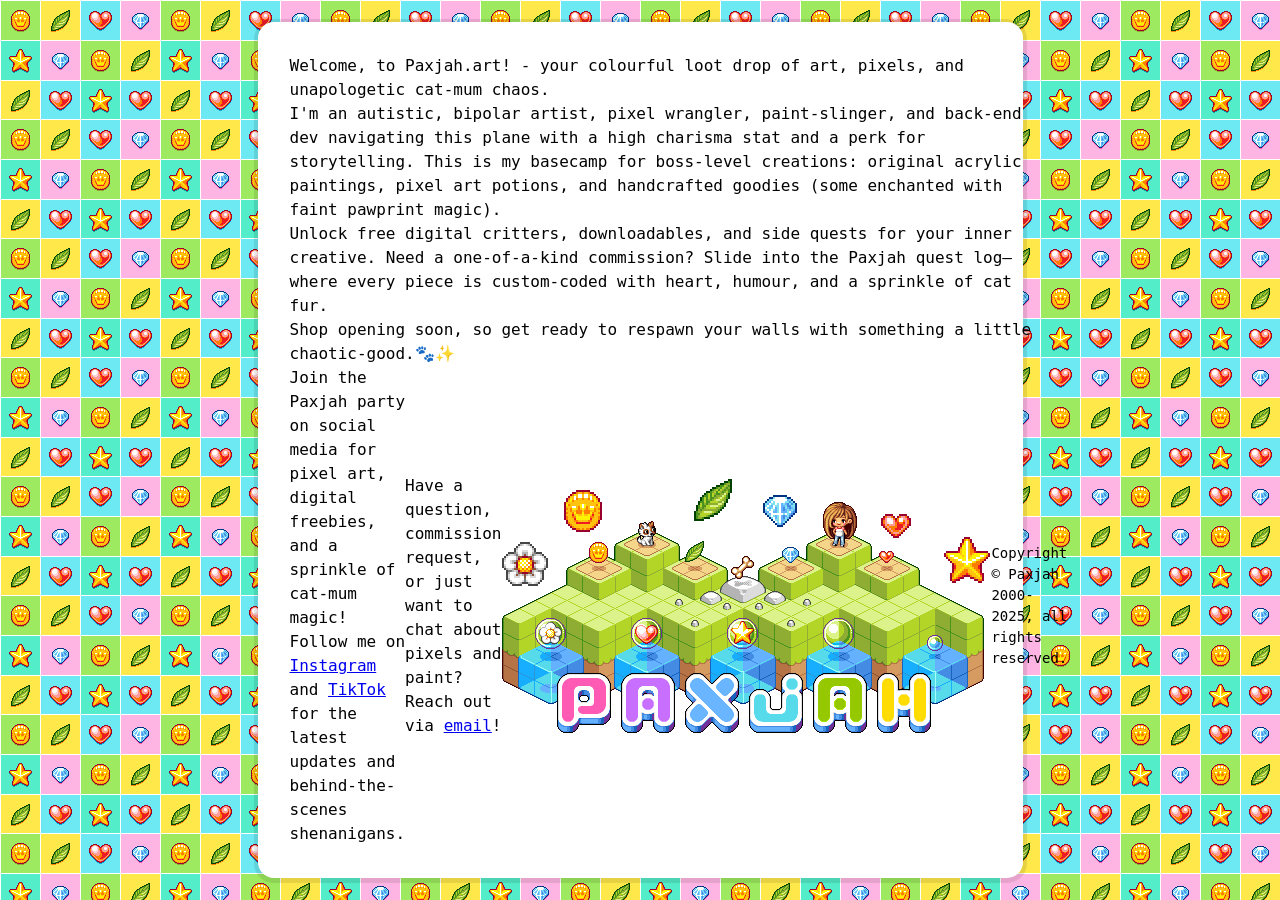
==== index.html @ 89a5e863 "adjust spacing" ====
<!DOCTYPE html>
<html lang="en">
<head>
    <meta charset="UTF-8">
    <meta name="viewport" content="width=device-width, initial-scale=1.0">
    <title>Art by Paxjah: Pixel Dreams, Digital Delights & Cat-Mum Creativity</title>
    <meta name="description" content="Explore the vibrant world of Paxjah's pixel art, digital freebies, and original acrylic paintings. A creative haven for art lovers and cat enthusiasts alike!">
    <meta name="keywords" content="Paxjah, pixel art, digital art, acrylic paintings, art shop, digital downloads, cat mum, creative community">
    <meta name="author" content="Paxjah">
    <!-- Open Graph / Facebook -->
    <meta property="og:title" content="Art by Paxjah: Pixel Dreams, Digital Delights & Cat-Mum Creativity">
    <meta property="og:description" content="Explore the vibrant world of Paxjah's pixel art, digital freebies, and original acrylic paintings. A creative haven for art lovers and cat enthusiasts alike!">
    <meta property="og:image" content="logo.png">
    <meta property="og:type" content="website">
    <meta property="og:url" content="https://paxjah.art/">
    <!-- Twitter Card -->
    <meta name="twitter:card" content="summary_large_image">
    <meta name="twitter:title" content="Art by Paxjah: Pixel Dreams, Digital Delights & Cat-Mum Creativity">
    <meta name="twitter:description" content="Explore the vibrant world of Paxjah's pixel art, digital freebies, and original acrylic paintings. A creative haven for art lovers and cat enthusiasts alike!">
    <meta name="twitter:image" content="logo.png">
    <!-- Favicon -->
    <link rel="icon" type="image/png" href="logo.png">
    <link rel="stylesheet" href="style.css">
</head>
<body>
    <div class="wrapper">
        <header>
            <h1>
                <span class="screen-reader-text">Art by Paxjah: Pixel Dreams, Digital Delights & Cat-Mum Creativity</span>
            </h1>
        </header>
        <main>
            <section>
                <p>Welcome, to Paxjah.art! - your colourful loot drop of art, pixels, and unapologetic cat-mum chaos.</p>
                <p>I'm an autistic, bipolar artist, pixel wrangler, paint-slinger, and back-end dev navigating this plane with a high charisma stat and a perk for storytelling. This is my basecamp for boss-level creations: original acrylic paintings, pixel art potions, and handcrafted goodies (some enchanted with faint pawprint magic).</p>
                <p>Unlock free digital critters, downloadables, and side quests for your inner creative. Need a one-of-a-kind commission? Slide into the Paxjah quest log—where every piece is custom-coded with heart, humour, and a sprinkle of cat fur.</p>
                <p>Shop opening soon, so get ready to respawn your walls with something a little chaotic-good.🐾✨</p>
            </section>
            <aside>
                <p>
                    <a href="https://www.instagram.com/paxjah/" class="social instagram" target="_blank" rel="noopener noreferrer">
                        <span class="screen-reader-text">Follow Paxjah on Instagram</span>
                    </a>
                </p>
                <p>
                    <a href="https://tiktok.com/@paxjah" class="social tiktok" target="_blank" rel="noopener noreferrer">
                        <span class="screen-reader-text">Follow Paxjah on TikTok</span>
                    </a>
                </p>
            </aside>
        </main>
        <footer>
            <p>Join the Paxjah party on social media for pixel art, digital freebies, and a sprinkle of cat-mum magic! Follow me on <a href="https://www.instagram.com/paxjah/" target="_blank" rel="noopener noreferrer">Instagram</a> and <a href="https://tiktok.com/@paxjah" target="_blank" rel="noopener noreferrer">TikTok</a> for the latest updates and behind-the-scenes shenanigans.</p>
            <p>Have a question, commission request, or just want to chat about pixels and paint? Reach out via <a href="mailto:meow@paxjah.art">email</a>!</p>
            <img src="banner.png" alt="Paxjah isometric pixel art banner" width="490" height="256" class="banner">
            <p class="small">Copyright &copy; Paxjah 2000-2025, all rights reserved.</p>
        </footer>
    </div>
</body>
</html>
---- style.css ----
* {
    margin: 0;
    box-sizing: border-box;
}

html,
body {
    height: 100vh;
    min-height: 100vh;
    width: 100vw;
    font-family: monospace, sans-serif;
    color: #020202;
    font-size: 1rem;
    line-height: 1.5;
    overflow-x: hidden;
    scroll-behavior: smooth;
    -webkit-font-smoothing: antialiased;
}

html {
    background-color: #ffffff;
    background-image: url('tile.png');
    background-repeat: repeat;
    background-position: top left;
    background-size: initial;
}

body {
    padding: 0 2rem;
    background-color: transparent;
    display: flex;
    align-items: center;
    justify-content: center;
}

header,
main,
footer {
    grid-column-start: 2;
    grid-column-end: 3;
}

header {
    grid-row-start: 2;
    grid-row-end: 3;
    display: block;
    aspect-ratio: 1 / 1;
    margin: 0 auto;
    background-image: url('logo.png');
    background-repeat: no-repeat;
    background-size: contain;
    background-position: center;
}

main {
    grid-row-start: 3;
    grid-row-end: 4;
    display: flex;
    flex-direction: row;
    align-items: flex-start;
    justify-content: space-between;
    gap: 2rem;
}

footer {
    grid-row-start: 4;
    grid-row-end: 5;
    display: flex;
    align-items: center;
    justify-content: center;
}

.screen-reader-text {
    position: absolute;
    text-indent: -9999px;
}

.wrapper {
    max-width: 765px;
    display: grid;
    grid-template-columns: 2rem auto 2rem;
    grid-template-rows: 2rem auto auto auto 2rem;
    background-color: #fff;
    border-radius: 1rem;
    box-shadow: 0 1px 1px 4px rgba(0, 0, 0, 0.1);
}

.banner {
    display: block;
    aspect-ratio: 490 / 256;
    height: 256px;
}

.social {
    min-height: 2rem;

    &.instagram {
        background-image: url('instagram.png');
        background-repeat: no-repeat;
        background-size: contain;
        background-position: center;
    }

    &.tiktok {
        background-image: url('tiktok.png');
        background-repeat: no-repeat;
        background-size: contain;
        background-position: center;
    }
}

.small {
    font-size: 0.875rem;
}
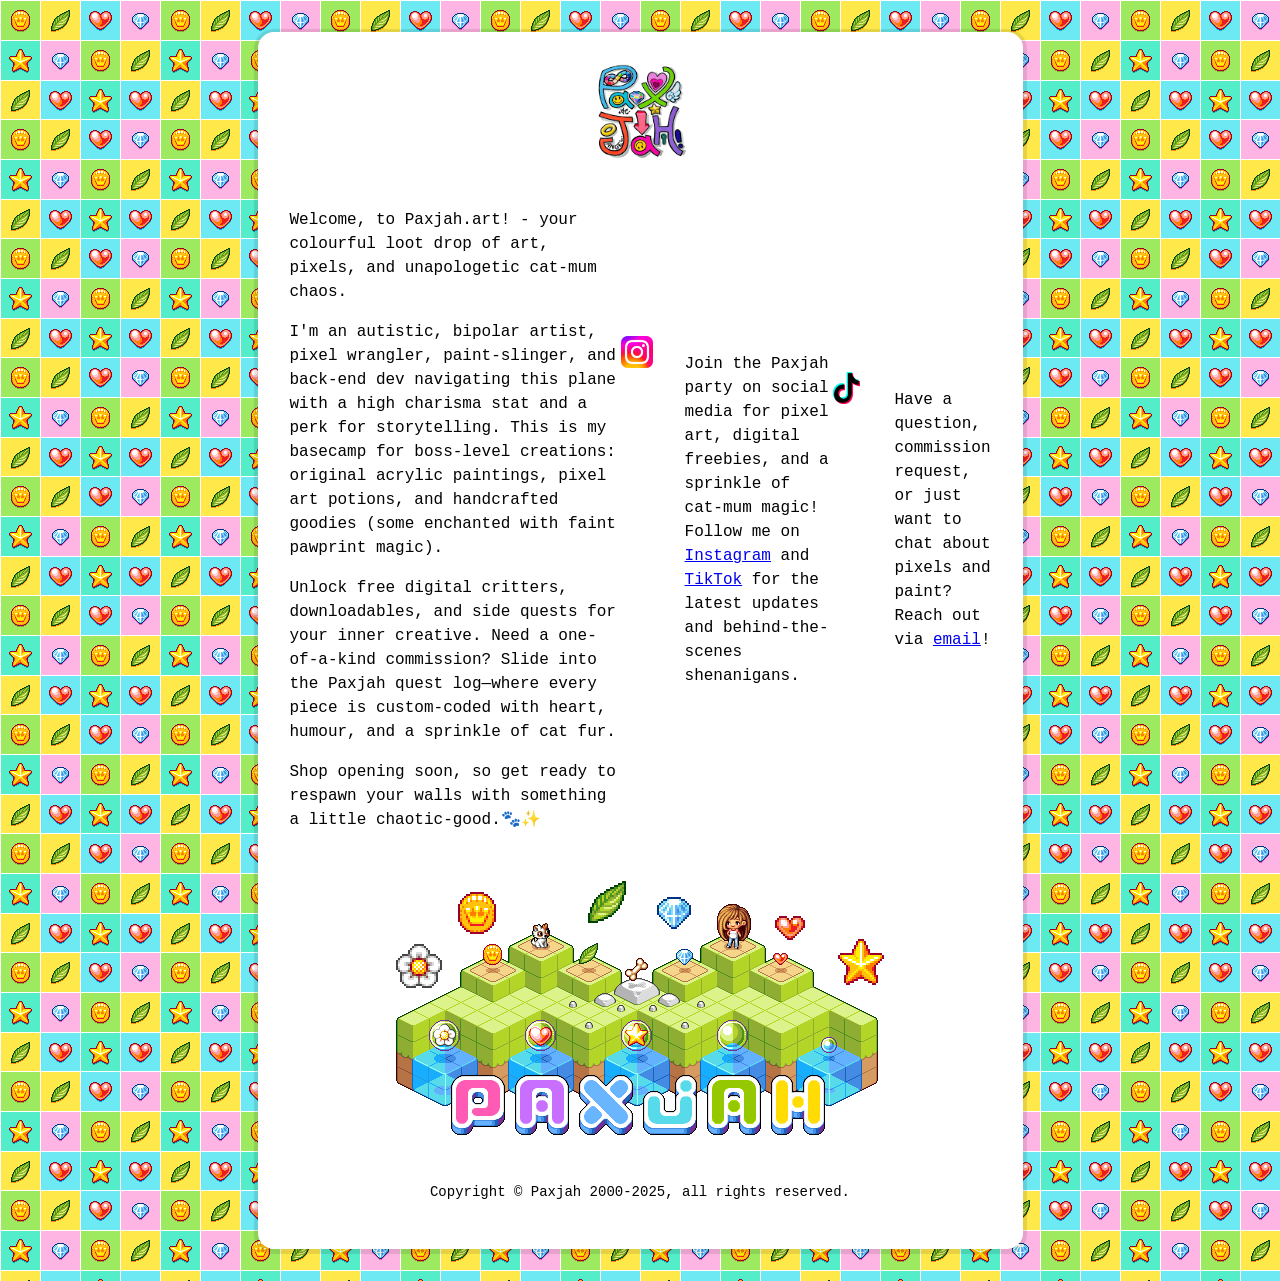
==== commit 4dfd7d12: "adjust spacing" ====
--- a/index.html
+++ b/index.html
@@ -37,21 +37,19 @@
                 <p>Shop opening soon, so get ready to respawn your walls with something a little chaotic-good.🐾✨</p>
             </section>
             <aside>
-                <p>
-                    <a href="https://www.instagram.com/paxjah/" class="social instagram" target="_blank" rel="noopener noreferrer">
-                        <span class="screen-reader-text">Follow Paxjah on Instagram</span>
-                    </a>
-                </p>
-                <p>
-                    <a href="https://tiktok.com/@paxjah" class="social tiktok" target="_blank" rel="noopener noreferrer">
-                        <span class="screen-reader-text">Follow Paxjah on TikTok</span>
-                    </a>
-                </p>
+                <a href="https://www.instagram.com/paxjah/" class="social instagram" target="_blank" rel="noopener noreferrer">
+                    <span class="screen-reader-text">Follow Paxjah on Instagram</span>
+                </a>
+                <p>Join the Paxjah party on social media for pixel art, digital freebies, and a sprinkle of cat-mum magic! Follow me on <a href="https://www.instagram.com/paxjah/" target="_blank" rel="noopener noreferrer">Instagram</a> and <a href="https://tiktok.com/@paxjah" target="_blank" rel="noopener noreferrer">TikTok</a> for the latest updates and behind-the-scenes shenanigans.</p>
+            </aside>
+            <aside>
+                <a href="https://tiktok.com/@paxjah" class="social tiktok" target="_blank" rel="noopener noreferrer">
+                    <span class="screen-reader-text">Follow Paxjah on TikTok</span>
+                </a>
+                <p>Have a question, commission request, or just want to chat about pixels and paint? Reach out via <a href="mailto:meow@paxjah.art">email</a>!</p>
             </aside>
         </main>
         <footer>
-            <p>Join the Paxjah party on social media for pixel art, digital freebies, and a sprinkle of cat-mum magic! Follow me on <a href="https://www.instagram.com/paxjah/" target="_blank" rel="noopener noreferrer">Instagram</a> and <a href="https://tiktok.com/@paxjah" target="_blank" rel="noopener noreferrer">TikTok</a> for the latest updates and behind-the-scenes shenanigans.</p>
-            <p>Have a question, commission request, or just want to chat about pixels and paint? Reach out via <a href="mailto:meow@paxjah.art">email</a>!</p>
             <img src="banner.png" alt="Paxjah isometric pixel art banner" width="490" height="256" class="banner">
             <p class="small">Copyright &copy; Paxjah 2000-2025, all rights reserved.</p>
         </footer>
--- a/style.css
+++ b/style.css
@@ -1,12 +1,11 @@
 
 * {
-    margin: 0;
     box-sizing: border-box;
 }
 
 html,
 body {
-    height: 100vh;
+    margin: 0;
     min-height: 100vh;
     width: 100vw;
     font-family: monospace, sans-serif;
@@ -19,6 +18,8 @@
 }
 
 html {
+    padding: 0;
+    height: 100vh;
     background-color: #ffffff;
     background-image: url('tile.png');
     background-repeat: repeat;
@@ -27,26 +28,17 @@
 }
 
 body {
-    padding: 0 2rem;
+    padding: 2rem;
     background-color: transparent;
     display: flex;
     align-items: center;
     justify-content: center;
 }
 
-header,
-main,
-footer {
-    grid-column-start: 2;
-    grid-column-end: 3;
-}
-
 header {
-    grid-row-start: 2;
-    grid-row-end: 3;
     display: block;
     aspect-ratio: 1 / 1;
-    margin: 0 auto;
+    min-height: 6rem;
     background-image: url('logo.png');
     background-repeat: no-repeat;
     background-size: contain;
@@ -54,19 +46,24 @@
 }
 
 main {
-    grid-row-start: 3;
-    grid-row-end: 4;
+    display: flex;
+    align-items: center;
+    justify-content: center
+}
+
+aside {
     display: flex;
     flex-direction: row;
+    flex-wrap: nowrap;
+    gap: 2rem;
     align-items: flex-start;
-    justify-content: space-between;
-    gap: 2rem;
+    justify-content: flex-start;
 }
 
 footer {
-    grid-row-start: 4;
-    grid-row-end: 5;
     display: flex;
+    flex-direction: column;
+    gap: 2rem;
     align-items: center;
     justify-content: center;
 }
@@ -77,10 +74,14 @@
 }
 
 .wrapper {
-    max-width: 765px;
-    display: grid;
-    grid-template-columns: 2rem auto 2rem;
-    grid-template-rows: 2rem auto auto auto 2rem;
+    width: 765px;
+    max-width: calc(100% - 4rem);
+    display: flex;
+    flex-direction: column;
+    gap: 2rem;
+    padding: 2rem;
+    align-items: center;
+    justify-content: center;
     background-color: #fff;
     border-radius: 1rem;
     box-shadow: 0 1px 1px 4px rgba(0, 0, 0, 0.1);
@@ -93,6 +94,8 @@
 }
 
 .social {
+    display: block;
+    aspect-ratio: 1 / 1;
     min-height: 2rem;
 
     &.instagram {
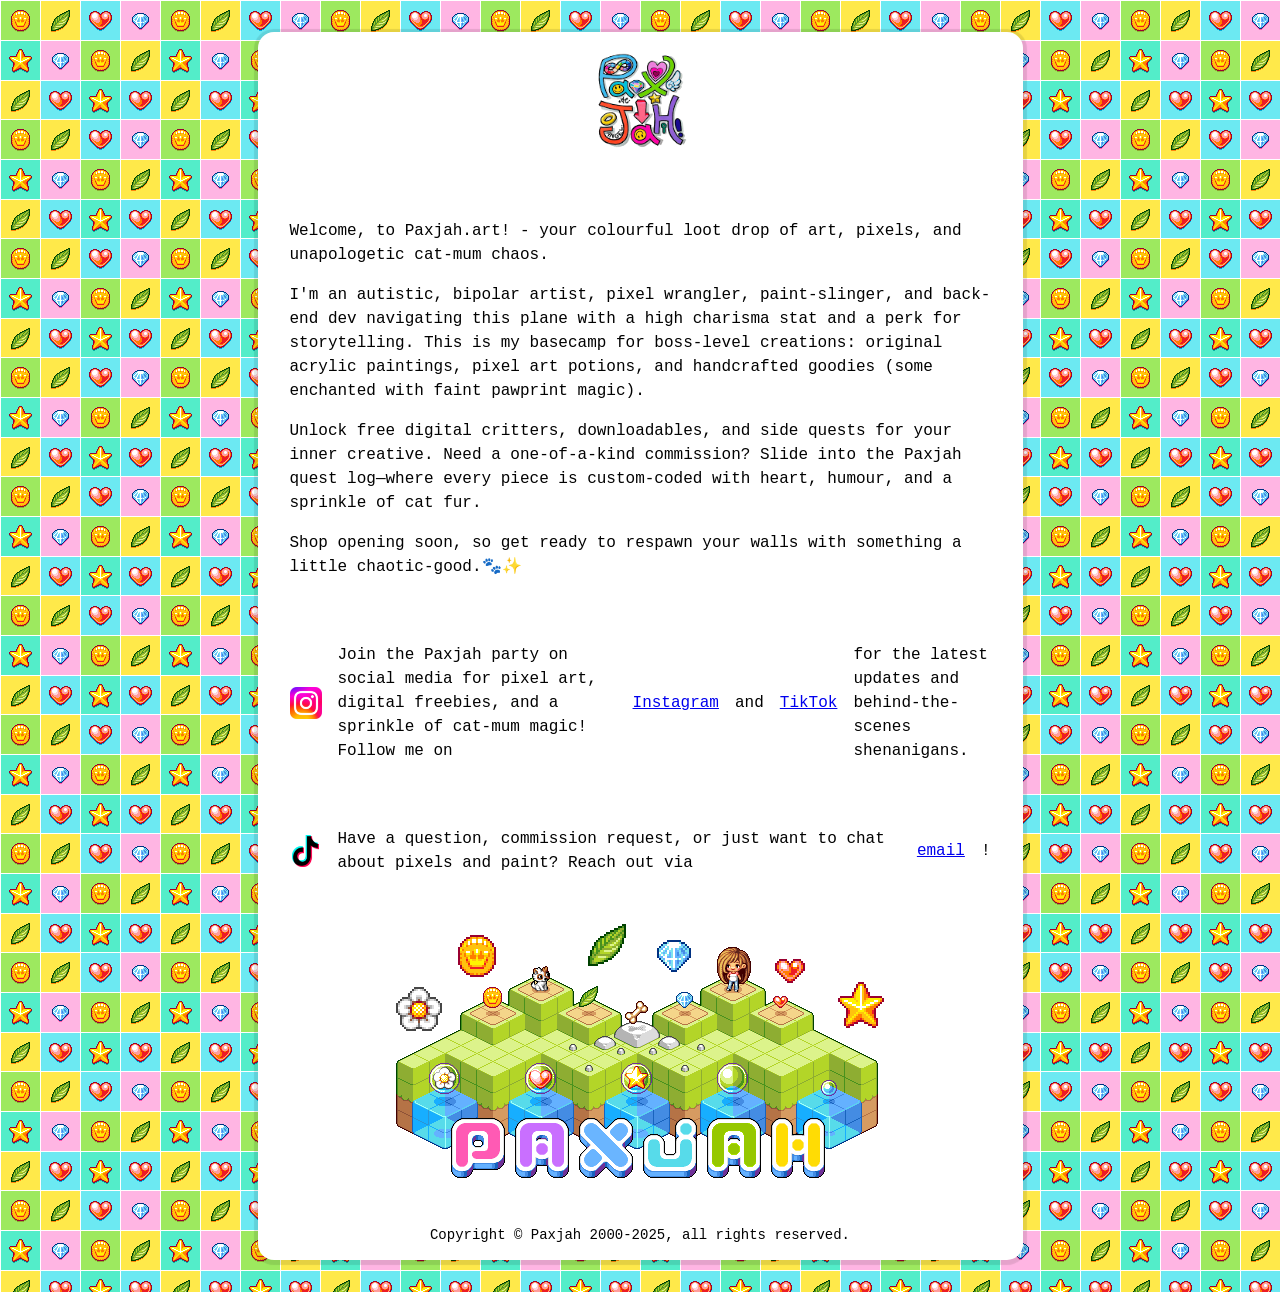
==== commit 740b9a19: "move items" ====
--- a/index.html
+++ b/index.html
@@ -25,7 +25,7 @@
 <body>
     <div class="wrapper">
         <header>
-            <h1>
+            <h1 class="logo">
                 <span class="screen-reader-text">Art by Paxjah: Pixel Dreams, Digital Delights & Cat-Mum Creativity</span>
             </h1>
         </header>
@@ -37,21 +37,25 @@
                 <p>Shop opening soon, so get ready to respawn your walls with something a little chaotic-good.🐾✨</p>
             </section>
             <aside>
-                <a href="https://www.instagram.com/paxjah/" class="social instagram" target="_blank" rel="noopener noreferrer">
-                    <span class="screen-reader-text">Follow Paxjah on Instagram</span>
-                </a>
-                <p>Join the Paxjah party on social media for pixel art, digital freebies, and a sprinkle of cat-mum magic! Follow me on <a href="https://www.instagram.com/paxjah/" target="_blank" rel="noopener noreferrer">Instagram</a> and <a href="https://tiktok.com/@paxjah" target="_blank" rel="noopener noreferrer">TikTok</a> for the latest updates and behind-the-scenes shenanigans.</p>
+                <p>
+                    <a href="https://www.instagram.com/paxjah/" class="social instagram" target="_blank" rel="noopener noreferrer">
+                        <span class="screen-reader-text">Follow Paxjah on Instagram</span>
+                    </a>
+                    Join the Paxjah party on social media for pixel art, digital freebies, and a sprinkle of cat-mum magic! Follow me on <a href="https://www.instagram.com/paxjah/" target="_blank" rel="noopener noreferrer">Instagram</a> and <a href="https://tiktok.com/@paxjah" target="_blank" rel="noopener noreferrer">TikTok</a> for the latest updates and behind-the-scenes shenanigans.
+                </p>
             </aside>
             <aside>
-                <a href="https://tiktok.com/@paxjah" class="social tiktok" target="_blank" rel="noopener noreferrer">
-                    <span class="screen-reader-text">Follow Paxjah on TikTok</span>
-                </a>
-                <p>Have a question, commission request, or just want to chat about pixels and paint? Reach out via <a href="mailto:meow@paxjah.art">email</a>!</p>
+                <p>
+                    <a href="https://tiktok.com/@paxjah" class="social tiktok" target="_blank" rel="noopener noreferrer">
+                        <span class="screen-reader-text">Follow Paxjah on TikTok</span>
+                    </a>
+                    Have a question, commission request, or just want to chat about pixels and paint? Reach out via <a href="mailto:meow@paxjah.art">email</a>!
+                </p>
             </aside>
         </main>
         <footer>
             <img src="banner.png" alt="Paxjah isometric pixel art banner" width="490" height="256" class="banner">
-            <p class="small">Copyright &copy; Paxjah 2000-2025, all rights reserved.</p>
+            <p>Copyright &copy; Paxjah 2000-2025, all rights reserved.</p>
         </footer>
     </div>
 </body>
--- a/style.css
+++ b/style.css
@@ -27,45 +27,32 @@
     background-size: initial;
 }
 
+body,
+header,
+main,
+aside,
+aside p,
+footer {
+    display: flex;
+    align-items: center;
+    justify-content: center;
+    flex-direction: column;
+    gap: 2rem;
+}
+
 body {
     padding: 2rem;
     background-color: transparent;
-    display: flex;
-    align-items: center;
-    justify-content: center;
 }
 
-header {
-    display: block;
-    aspect-ratio: 1 / 1;
-    min-height: 6rem;
-    background-image: url('logo.png');
-    background-repeat: no-repeat;
-    background-size: contain;
-    background-position: center;
-}
-
-main {
-    display: flex;
-    align-items: center;
-    justify-content: center
-}
-
-aside {
-    display: flex;
+aside p {
     flex-direction: row;
     flex-wrap: nowrap;
-    gap: 2rem;
-    align-items: flex-start;
-    justify-content: flex-start;
+    gap: 1rem;
 }
 
 footer {
-    display: flex;
-    flex-direction: column;
-    gap: 2rem;
-    align-items: center;
-    justify-content: center;
+    font-size: 0.875rem;
 }
 
 .screen-reader-text {
@@ -79,12 +66,22 @@
     display: flex;
     flex-direction: column;
     gap: 2rem;
-    padding: 2rem;
+    padding: 0 2rem;
     align-items: center;
     justify-content: center;
     background-color: #fff;
     border-radius: 1rem;
     box-shadow: 0 1px 1px 4px rgba(0, 0, 0, 0.1);
+}
+
+.logo {
+    display: block;
+    aspect-ratio: 1 / 1;
+    min-height: 6rem;
+    background-image: url('logo.png');
+    background-repeat: no-repeat;
+    background-size: contain;
+    background-position: center;
 }
 
 .banner {
@@ -111,8 +108,4 @@
         background-size: contain;
         background-position: center;
     }
-}
-
-.small {
-    font-size: 0.875rem;
 }
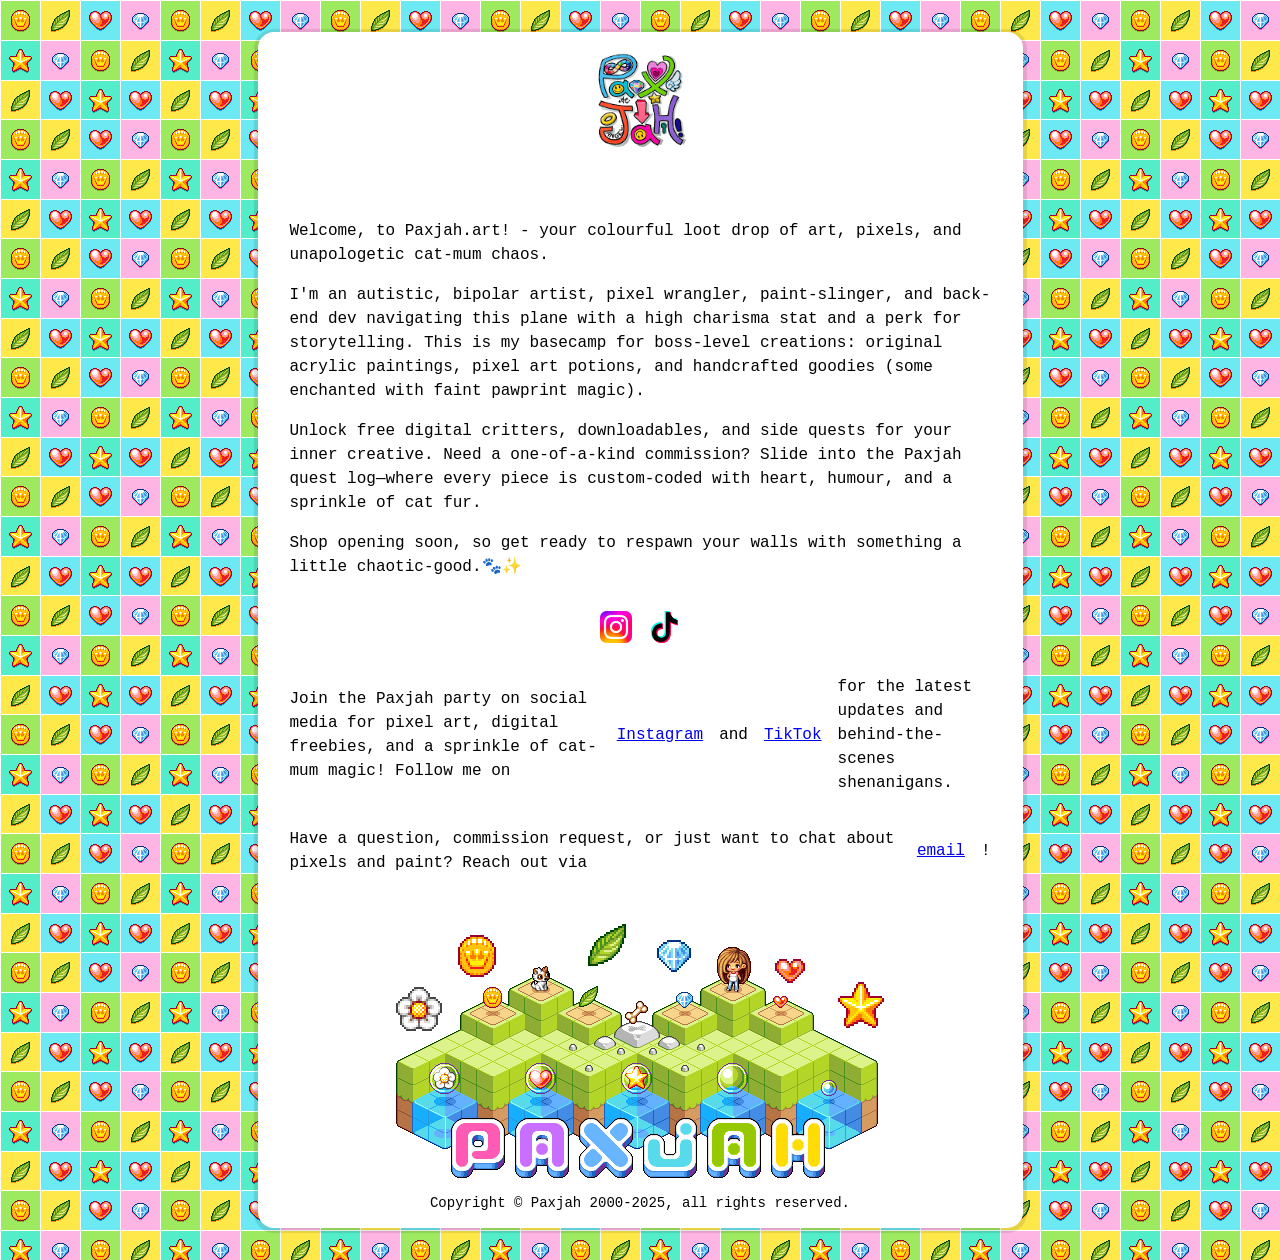
==== commit 56bb579a: "adjust item placement" ====
--- a/index.html
+++ b/index.html
@@ -41,16 +41,12 @@
                     <a href="https://www.instagram.com/paxjah/" class="social instagram" target="_blank" rel="noopener noreferrer">
                         <span class="screen-reader-text">Follow Paxjah on Instagram</span>
                     </a>
-                    Join the Paxjah party on social media for pixel art, digital freebies, and a sprinkle of cat-mum magic! Follow me on <a href="https://www.instagram.com/paxjah/" target="_blank" rel="noopener noreferrer">Instagram</a> and <a href="https://tiktok.com/@paxjah" target="_blank" rel="noopener noreferrer">TikTok</a> for the latest updates and behind-the-scenes shenanigans.
-                </p>
-            </aside>
-            <aside>
-                <p>
                     <a href="https://tiktok.com/@paxjah" class="social tiktok" target="_blank" rel="noopener noreferrer">
                         <span class="screen-reader-text">Follow Paxjah on TikTok</span>
                     </a>
-                    Have a question, commission request, or just want to chat about pixels and paint? Reach out via <a href="mailto:meow@paxjah.art">email</a>!
                 </p>
+                <p>Join the Paxjah party on social media for pixel art, digital freebies, and a sprinkle of cat-mum magic! Follow me on <a href="https://www.instagram.com/paxjah/" target="_blank" rel="noopener noreferrer">Instagram</a> and <a href="https://tiktok.com/@paxjah" target="_blank" rel="noopener noreferrer">TikTok</a> for the latest updates and behind-the-scenes shenanigans.</p>
+                <p>Have a question, commission request, or just want to chat about pixels and paint? Reach out via <a href="mailto:meow@paxjah.art">email</a>!</p>
             </aside>
         </main>
         <footer>
--- a/style.css
+++ b/style.css
@@ -37,7 +37,6 @@
     align-items: center;
     justify-content: center;
     flex-direction: column;
-    gap: 2rem;
 }
 
 body {
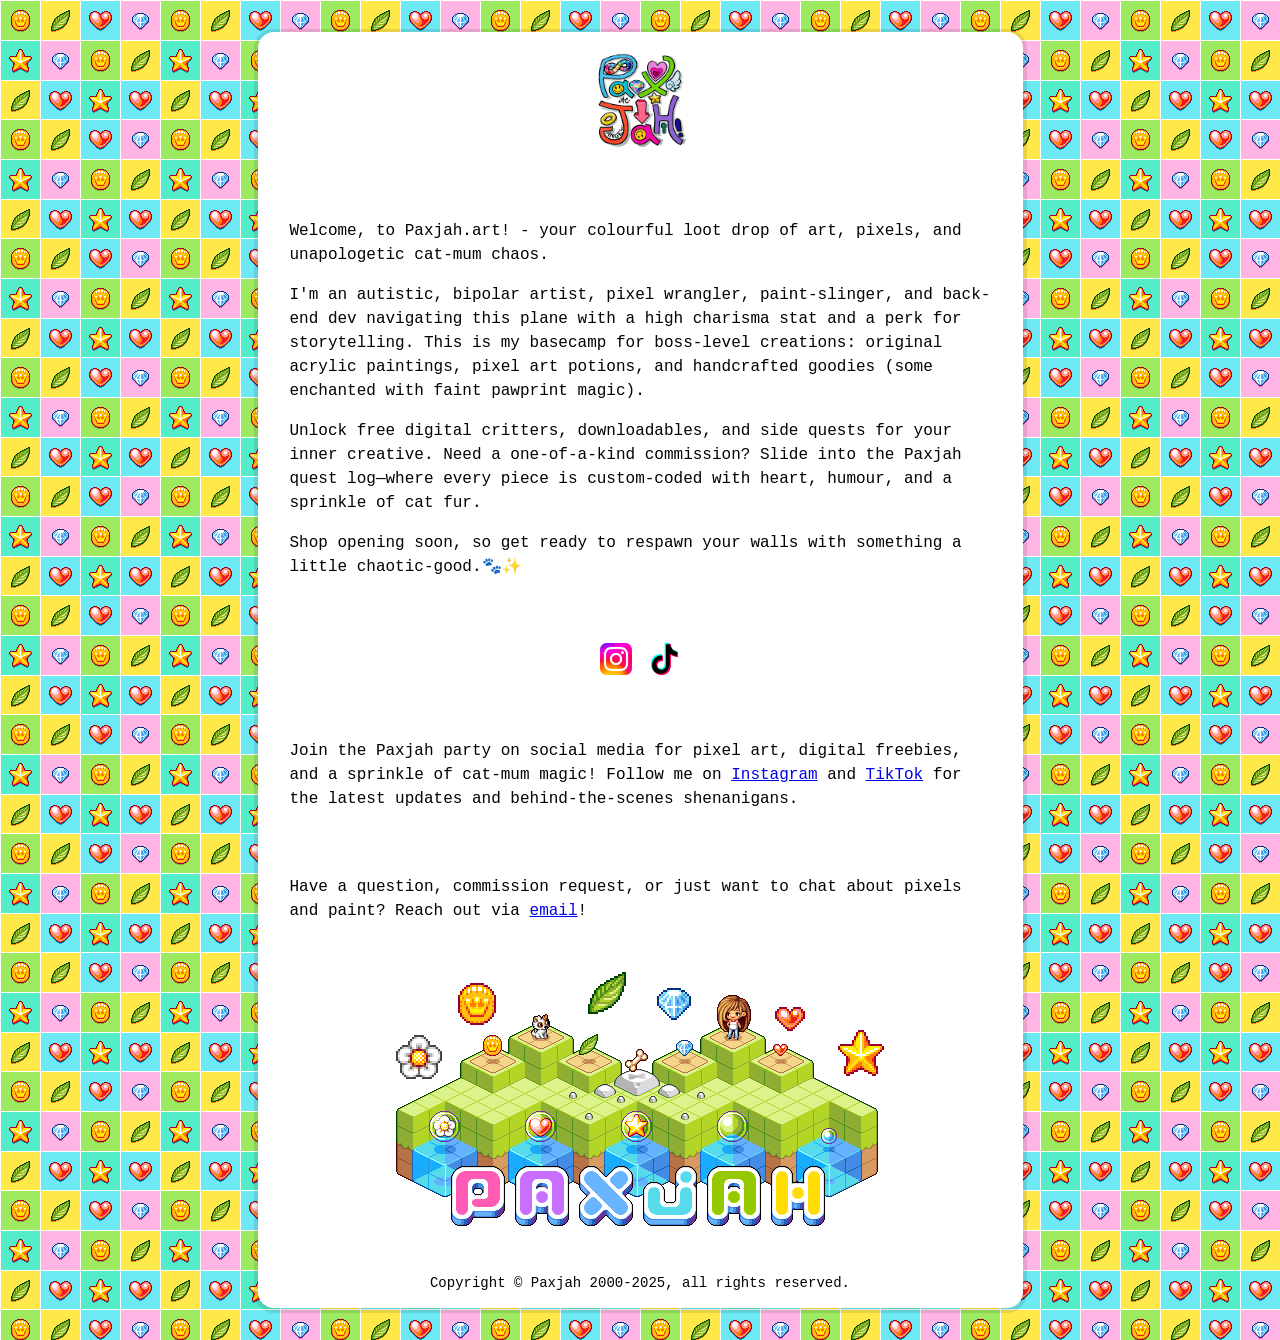
==== commit 3649a76e: "adjust spacing" ====
--- a/index.html
+++ b/index.html
@@ -37,7 +37,7 @@
                 <p>Shop opening soon, so get ready to respawn your walls with something a little chaotic-good.🐾✨</p>
             </section>
             <aside>
-                <p>
+                <p class="socials">
                     <a href="https://www.instagram.com/paxjah/" class="social instagram" target="_blank" rel="noopener noreferrer">
                         <span class="screen-reader-text">Follow Paxjah on Instagram</span>
                     </a>
--- a/style.css
+++ b/style.css
@@ -31,23 +31,19 @@
 header,
 main,
 aside,
-aside p,
-footer {
+footer,
+.wrapper,
+.socials {
     display: flex;
     align-items: center;
     justify-content: center;
     flex-direction: column;
+    gap: 2rem;
 }
 
 body {
     padding: 2rem;
     background-color: transparent;
-}
-
-aside p {
-    flex-direction: row;
-    flex-wrap: nowrap;
-    gap: 1rem;
 }
 
 footer {
@@ -62,12 +58,7 @@
 .wrapper {
     width: 765px;
     max-width: calc(100% - 4rem);
-    display: flex;
-    flex-direction: column;
-    gap: 2rem;
     padding: 0 2rem;
-    align-items: center;
-    justify-content: center;
     background-color: #fff;
     border-radius: 1rem;
     box-shadow: 0 1px 1px 4px rgba(0, 0, 0, 0.1);
@@ -86,7 +77,14 @@
 .banner {
     display: block;
     aspect-ratio: 490 / 256;
-    height: 256px;
+    max-width: 100%;
+    height: auto;
+}
+
+.socials {
+    flex-direction: row;
+    flex-wrap: nowrap;
+    gap: 1rem;
 }
 
 .social {
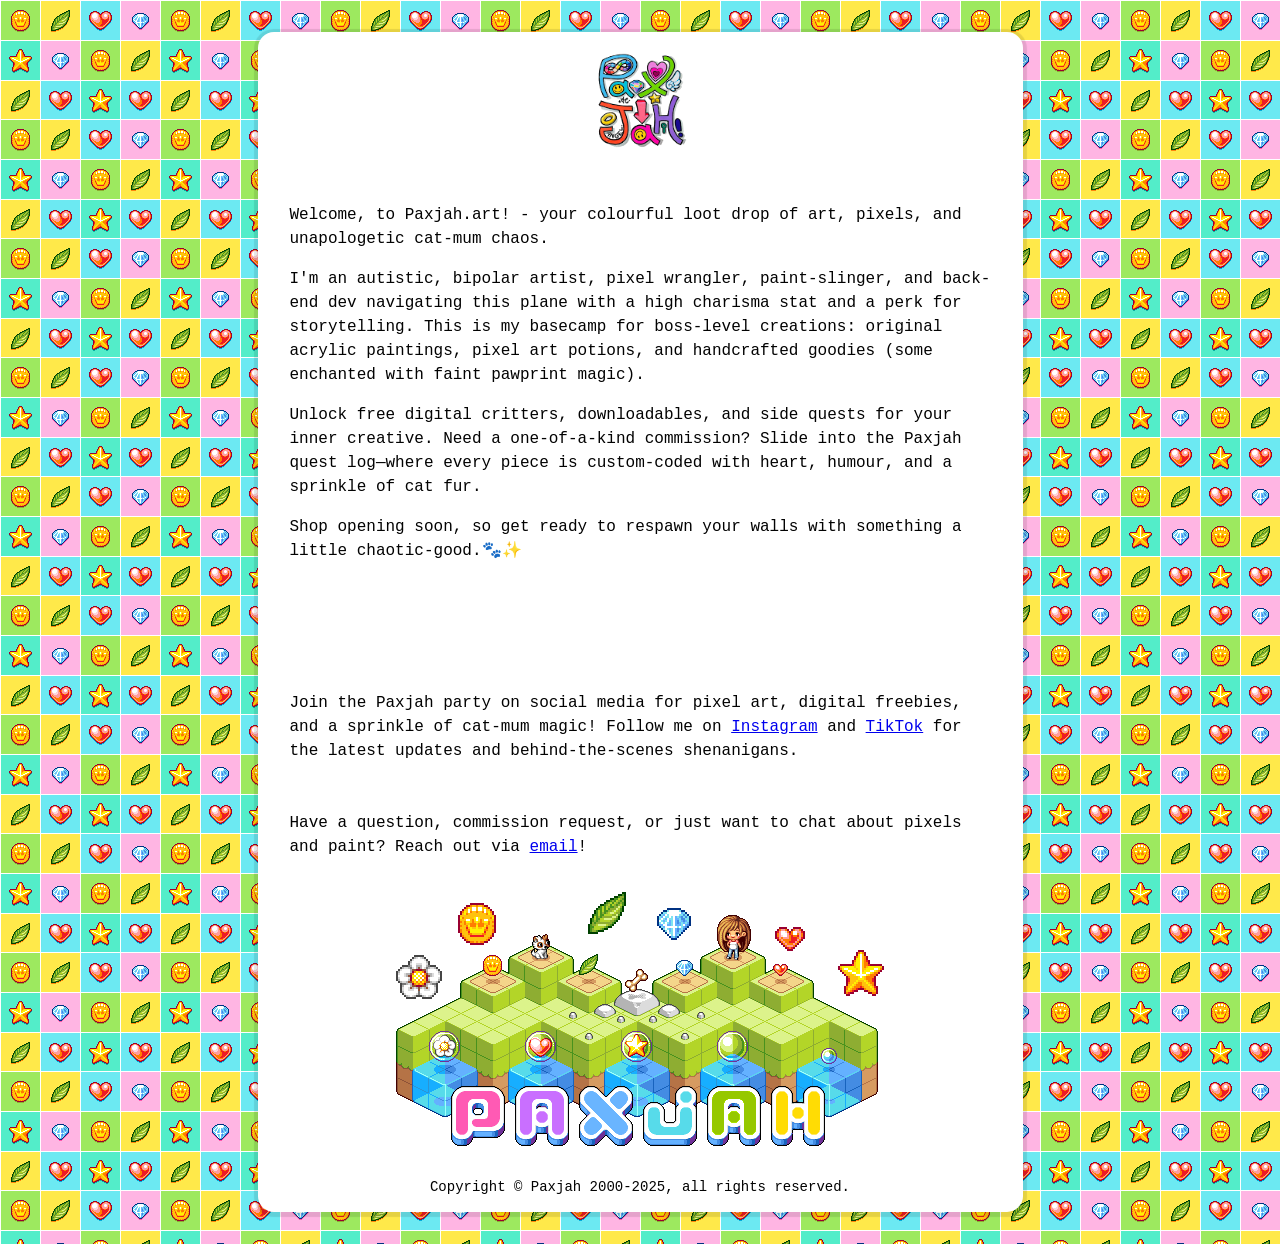
==== commit b9001b68: "Update social media links in index.html Signed-off-by: Angelique V R Cassam <angel.cassam@indigotree" ====
--- a/index.html
+++ b/index.html
@@ -38,11 +38,8 @@
             </section>
             <aside>
                 <p class="socials">
-                    <a href="https://www.instagram.com/paxjah/" class="social instagram" target="_blank" rel="noopener noreferrer">
-                        <span class="screen-reader-text">Follow Paxjah on Instagram</span>
-                    </a>
-                    <a href="https://tiktok.com/@paxjah" class="social tiktok" target="_blank" rel="noopener noreferrer">
-                        <span class="screen-reader-text">Follow Paxjah on TikTok</span>
+                    <a href="https://linktr.ee/paxjah" class="social linktree" target="_blank" rel="noopener noreferrer">
+                        <span class="screen-reader-text">Paxjah Linktree</span>
                     </a>
                 </p>
                 <p>Join the Paxjah party on social media for pixel art, digital freebies, and a sprinkle of cat-mum magic! Follow me on <a href="https://www.instagram.com/paxjah/" target="_blank" rel="noopener noreferrer">Instagram</a> and <a href="https://tiktok.com/@paxjah" target="_blank" rel="noopener noreferrer">TikTok</a> for the latest updates and behind-the-scenes shenanigans.</p>
--- a/style.css
+++ b/style.css
@@ -38,11 +38,11 @@
     align-items: center;
     justify-content: center;
     flex-direction: column;
-    gap: 2rem;
+    gap: 1rem;
 }
 
 body {
-    padding: 2rem;
+    padding: 2rem 0;
     background-color: transparent;
 }
 
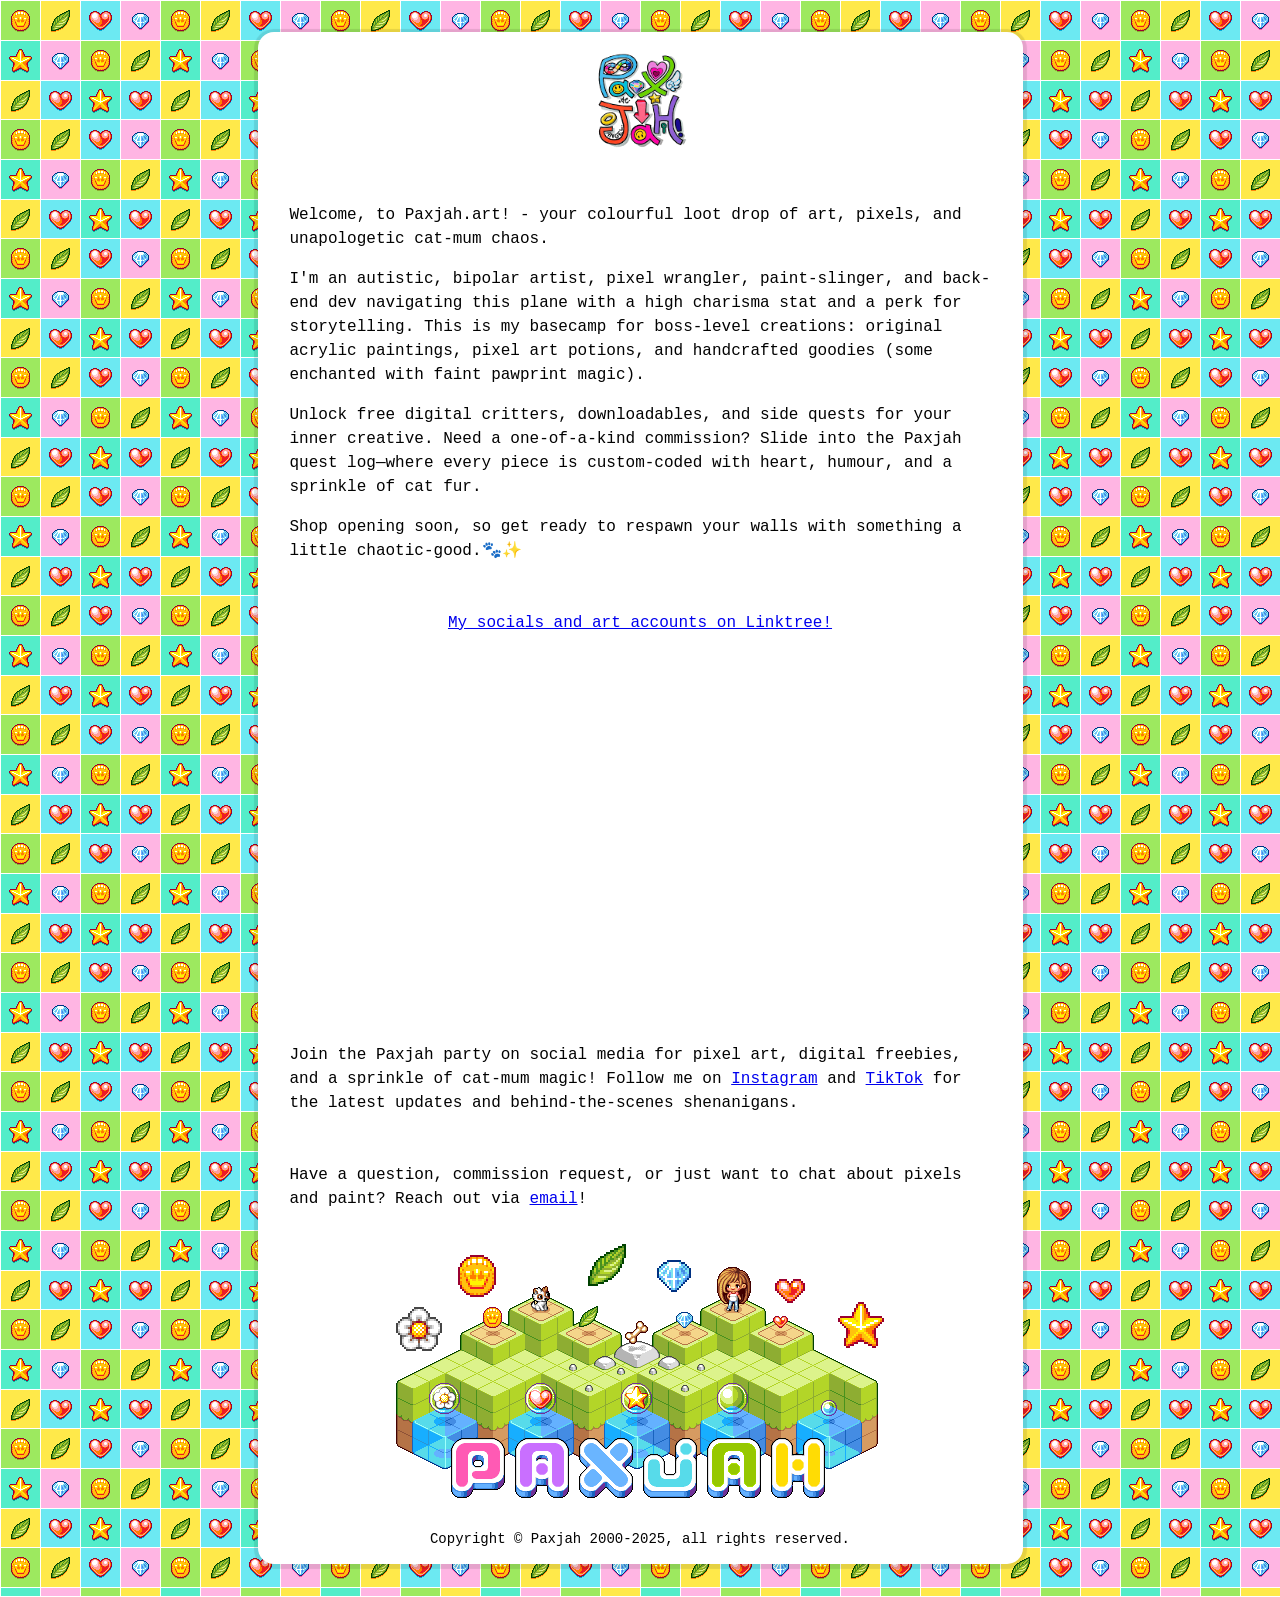
==== commit 030d5a40: "Update index.html Signed-off-by: Angelique V R Cassam <angel.cassam@indigotree.co.uk>" ====
--- a/index.html
+++ b/index.html
@@ -40,6 +40,7 @@
                 <p class="socials">
                     <a href="https://linktr.ee/paxjah" class="social linktree" target="_blank" rel="noopener noreferrer">
                         <span class="screen-reader-text">Paxjah Linktree</span>
+                        My socials and art accounts on Linktree!
                     </a>
                 </p>
                 <p>Join the Paxjah party on social media for pixel art, digital freebies, and a sprinkle of cat-mum magic! Follow me on <a href="https://www.instagram.com/paxjah/" target="_blank" rel="noopener noreferrer">Instagram</a> and <a href="https://tiktok.com/@paxjah" target="_blank" rel="noopener noreferrer">TikTok</a> for the latest updates and behind-the-scenes shenanigans.</p>
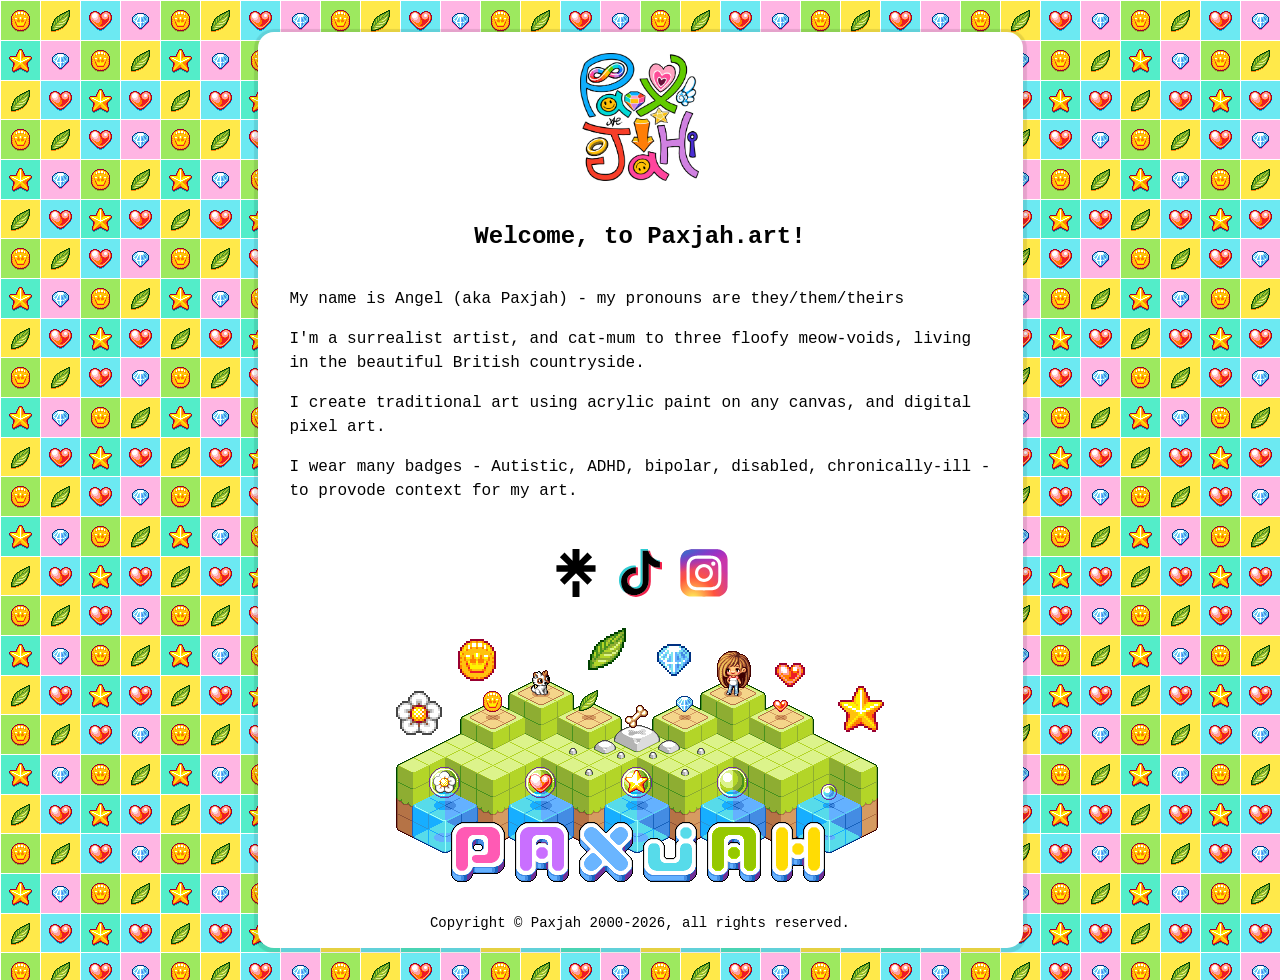
==== commit 484ba995: "Update index.html Signed-off-by: Angelique V R Cassam <angel.cassam@indigotree.co.uk>" ====
--- a/index.html
+++ b/index.html
@@ -28,28 +28,36 @@
             <h1 class="logo">
                 <span class="screen-reader-text">Art by Paxjah: Pixel Dreams, Digital Delights & Cat-Mum Creativity</span>
             </h1>
+            <h2>Welcome, to Paxjah.art!</h2>
         </header>
         <main>
             <section>
-                <p>Welcome, to Paxjah.art! - your colourful loot drop of art, pixels, and unapologetic cat-mum chaos.</p>
-                <p>I'm an autistic, bipolar artist, pixel wrangler, paint-slinger, and back-end dev navigating this plane with a high charisma stat and a perk for storytelling. This is my basecamp for boss-level creations: original acrylic paintings, pixel art potions, and handcrafted goodies (some enchanted with faint pawprint magic).</p>
-                <p>Unlock free digital critters, downloadables, and side quests for your inner creative. Need a one-of-a-kind commission? Slide into the Paxjah quest log—where every piece is custom-coded with heart, humour, and a sprinkle of cat fur.</p>
-                <p>Shop opening soon, so get ready to respawn your walls with something a little chaotic-good.🐾✨</p>
+                <p>My name is Angel (aka Paxjah) - my pronouns are they/them/theirs</p>
+                <p>I'm a surrealist artist, and cat-mum to three floofy meow-voids, living in the beautiful British countryside.</p>
+                <p>I create traditional art using acrylic paint on any canvas, and digital pixel art.</p>
+                <p>I wear many badges - Autistic, ADHD, bipolar, disabled, chronically-ill - to provode context for my art.</p>
             </section>
+        </main>
+        <footer>
             <aside>
-                <p class="socials">
-                    <a href="https://linktr.ee/paxjah" class="social linktree" target="_blank" rel="noopener noreferrer">
-                        <span class="screen-reader-text">Paxjah Linktree</span>
-                        My socials and art accounts on Linktree!
+                <p>
+                    <a href="https://linktr.ee/paxjah" target="_blank" rel="noopener noreferrer">
+                        <span class="screen-reader-text">Art by Paxjah Linktree</span>
                     </a>
                 </p>
-                <p>Join the Paxjah party on social media for pixel art, digital freebies, and a sprinkle of cat-mum magic! Follow me on <a href="https://www.instagram.com/paxjah/" target="_blank" rel="noopener noreferrer">Instagram</a> and <a href="https://tiktok.com/@paxjah" target="_blank" rel="noopener noreferrer">TikTok</a> for the latest updates and behind-the-scenes shenanigans.</p>
-                <p>Have a question, commission request, or just want to chat about pixels and paint? Reach out via <a href="mailto:meow@paxjah.art">email</a>!</p>
+                <p>
+                    <a href="https://www.tiktok.com/@paxjah" target="_blank" rel="noopener noreferrer">
+                        <span class="screen-reader-text">Art by Paxjah TikTok</span>
+                    </a>
+                </p>
+                <p>
+                    <a href="https://instagram.com/paxjah" target="_blank" rel="noopener noreferrer">
+                        <span class="screen-reader-text">Art by Paxjah Instagram</span>
+                    </a>
+                </p>
             </aside>
-        </main>
-        <footer>
-            <img src="banner.png" alt="Paxjah isometric pixel art banner" width="490" height="256" class="banner">
-            <p>Copyright &copy; Paxjah 2000-2025, all rights reserved.</p>
+            <img src="banner.png" alt="Paxjah isometric pixel art banner" width="490" height="256" class="banner"/>
+            <p>Copyright &copy; Paxjah 2000-2026, all rights reserved.</p>
         </footer>
     </div>
 </body>
--- a/style.css
+++ b/style.css
@@ -30,10 +30,8 @@
 body,
 header,
 main,
-aside,
 footer,
-.wrapper,
-.socials {
+.wrapper {
     display: flex;
     align-items: center;
     justify-content: center;
@@ -46,8 +44,85 @@
     background-color: transparent;
 }
 
+h2 {
+    margin: 0;
+}
+
 footer {
     font-size: 0.875rem;
+
+    aside {
+        display: flex;
+        flex-direction: row;
+        flex-wrap: nowrap;
+        gap: 1rem;
+
+        p, a, img {
+            display: block;
+            aspect-ratio: 1 / 1;
+            height: 3rem;
+            width: 3rem;
+
+            &[href*="linktr"] {
+                background-image: url('linktree.svg');
+                background-repeat: no-repeat;
+                background-size: contain;
+                background-position: center;
+            }
+
+            &[href*="tiktok"] {
+                background-image: url('tiktok.svg');
+                background-repeat: no-repeat;
+                background-size: contain;
+                background-position: center;
+            }
+
+            &[href*="instagram"] {
+                background-image: url('instagram.svg');
+                background-repeat: no-repeat;
+                background-size: contain;
+                background-position: center;
+            }
+        }
+    }
+}
+
+section:has(figure) {
+    display: flex;
+    flex-direction: row;
+    flex-wrap: wrap;
+    align-items: center;
+    justify-content: center;
+    gap: 2rem;
+    
+    figure {
+        display: grid;
+        grid-columns: 1fr 2rem 1fr;
+        grid-rows: 1fr 2rem 1fr;
+        grid-gap: 2rem;
+        
+        img {
+            display: flex;
+            grid-column-start: 1;
+            grid-column-end: 2;
+            grid-row-start: 1;
+            grid-row-end: 4;
+        }
+
+        figcaption {
+            grid-column-start: 3;
+            grid-column-end: 4;
+            grid-row-start: 1;
+            grid-row-end: 2;
+        }
+
+        p {
+            grid-column-start: 3;
+            grid-column-end: 4;
+            grid-row-start: 3;
+            grid-row-end: 4;
+        }
+    }
 }
 
 .screen-reader-text {
@@ -67,7 +142,7 @@
 .logo {
     display: block;
     aspect-ratio: 1 / 1;
-    min-height: 6rem;
+    height: 8rem;
     background-image: url('logo.png');
     background-repeat: no-repeat;
     background-size: contain;
@@ -80,29 +155,3 @@
     max-width: 100%;
     height: auto;
 }
-
-.socials {
-    flex-direction: row;
-    flex-wrap: nowrap;
-    gap: 1rem;
-}
-
-.social {
-    display: block;
-    aspect-ratio: 1 / 1;
-    min-height: 2rem;
-
-    &.instagram {
-        background-image: url('instagram.png');
-        background-repeat: no-repeat;
-        background-size: contain;
-        background-position: center;
-    }
-
-    &.tiktok {
-        background-image: url('tiktok.png');
-        background-repeat: no-repeat;
-        background-size: contain;
-        background-position: center;
-    }
-}
